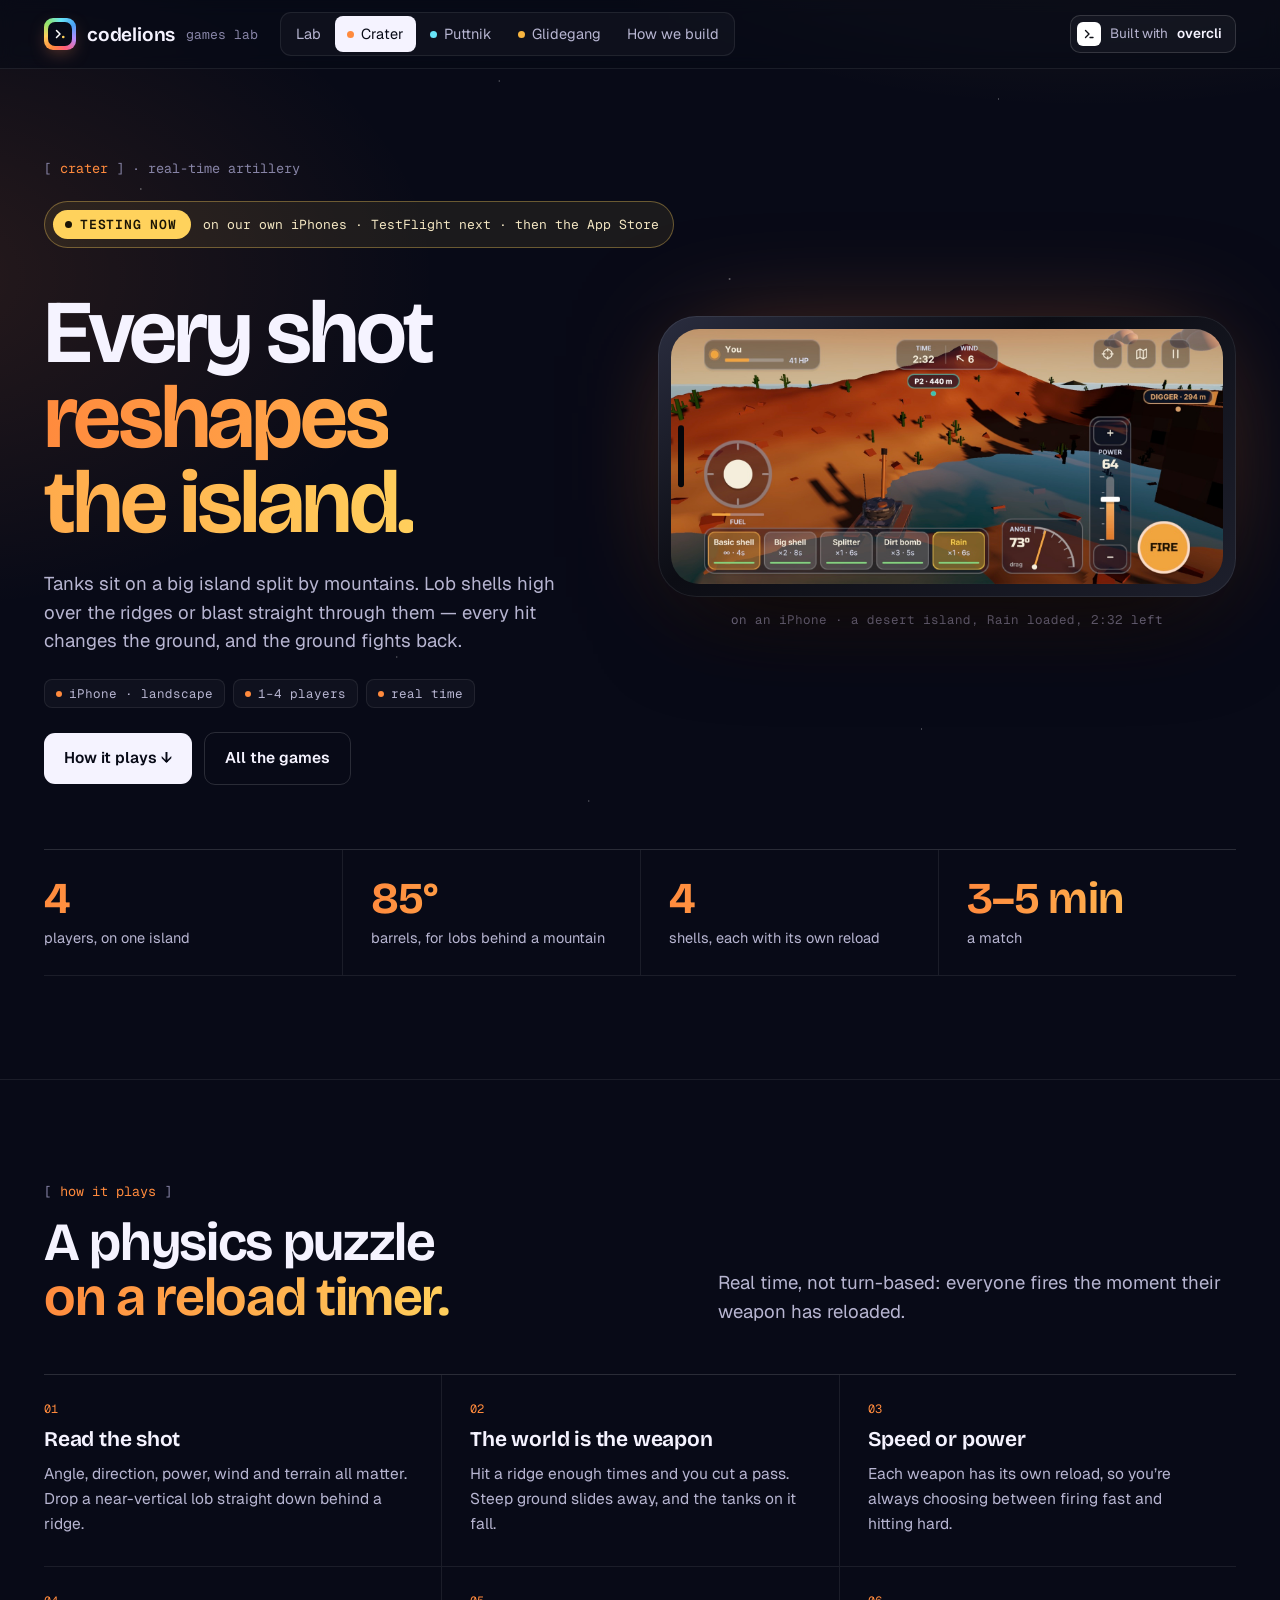
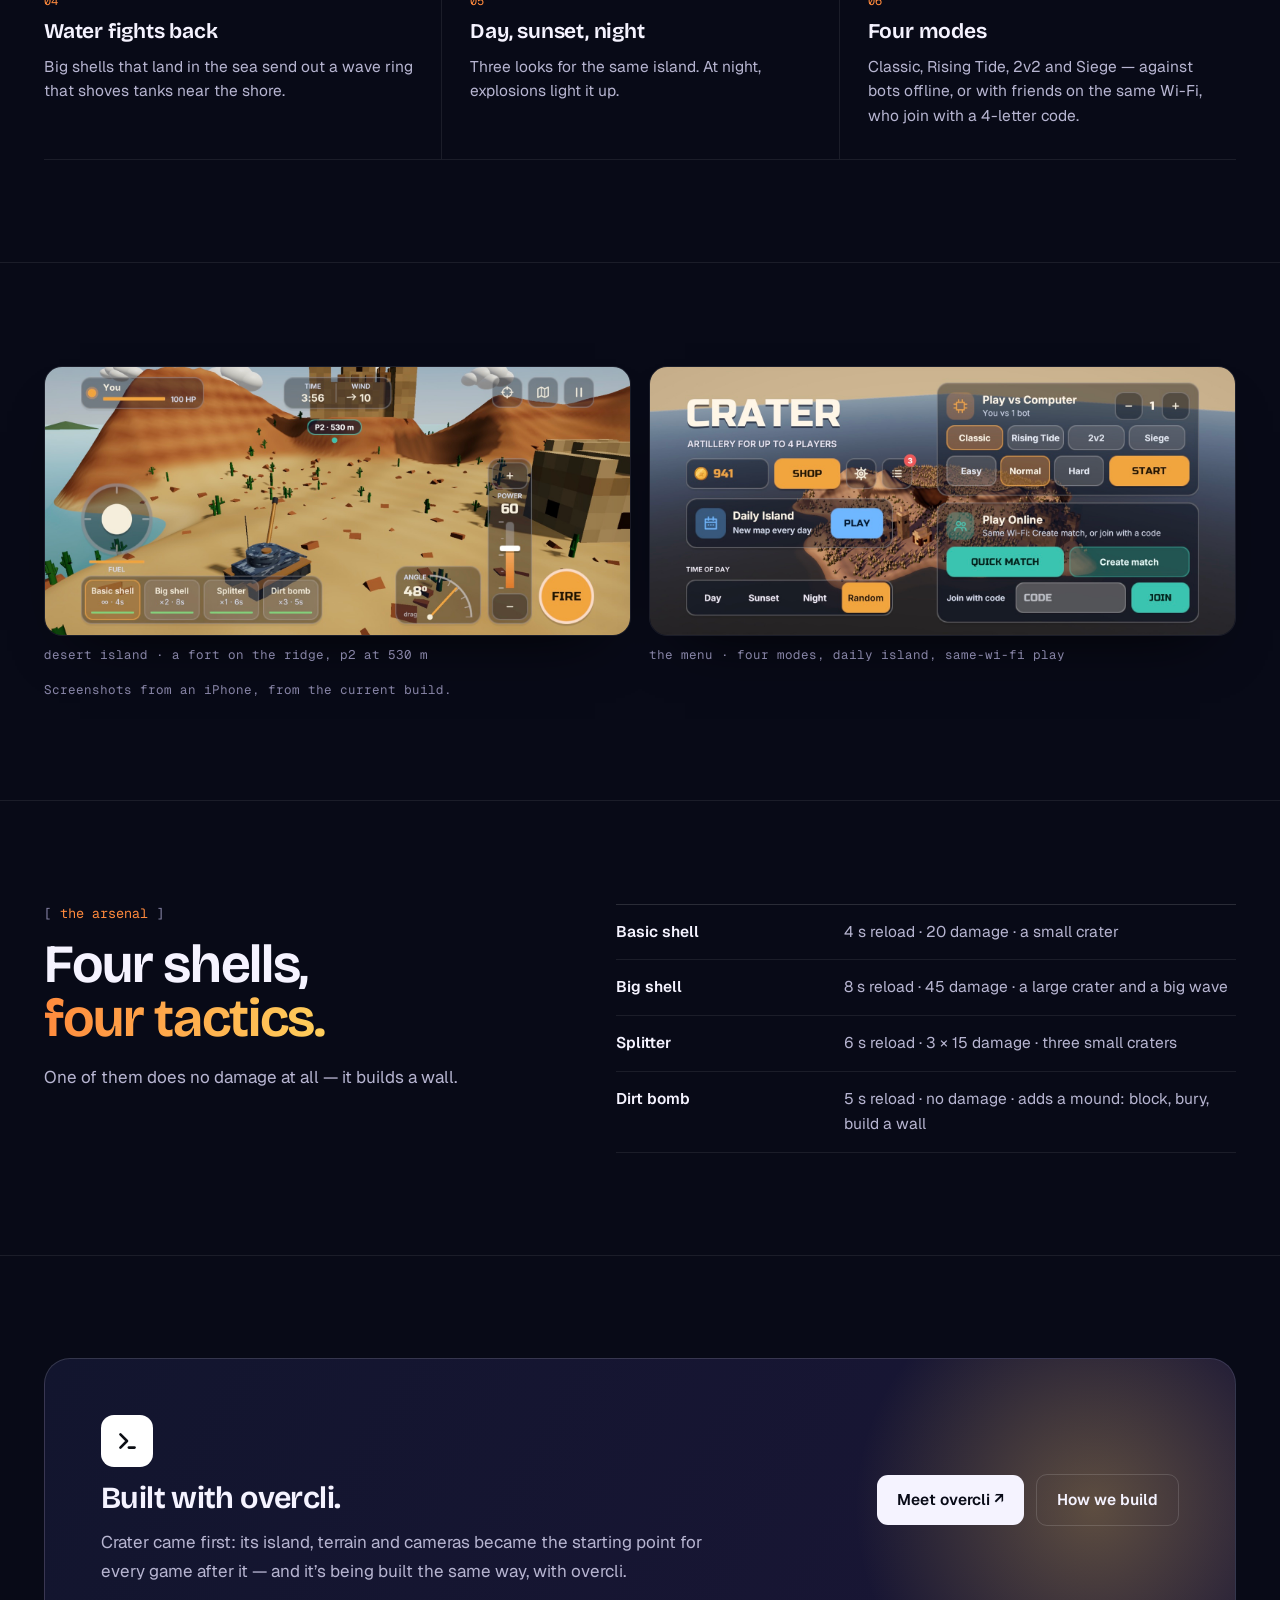
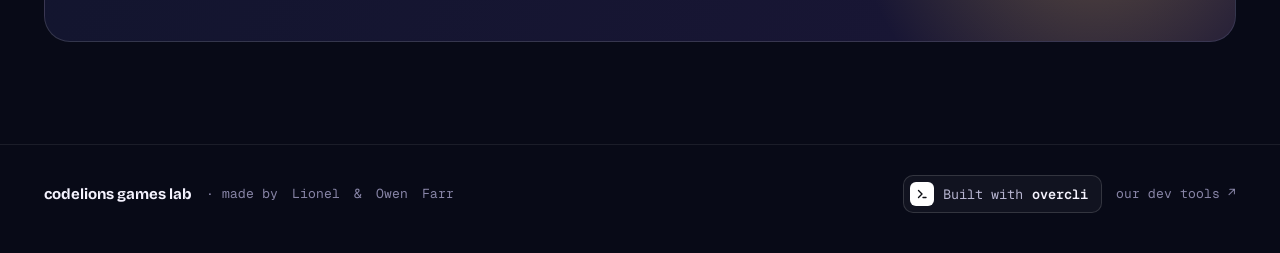
==== crater/index.html @ c87e6513 "Games lab site: Crater, Puttnik and Glidegang" ====
<!doctype html>
<html lang="en">
<head>
  <meta charset="utf-8" />
  <meta name="viewport" content="width=device-width, initial-scale=1" />
  <title>Crater — every shot reshapes the island</title>
  <meta name="description" content="Real-time 3D artillery for iPhone, for up to 4 players. Every hit reshapes the ground. Built with overcli." />
  <meta property="og:type" content="website" />
  <meta property="og:title" content="Crater — every shot reshapes the island" />
  <meta property="og:description" content="Real-time 3D artillery for iPhone, for up to 4 players. Every hit reshapes the ground. Built with overcli." />
  <link rel="preconnect" href="https://fonts.googleapis.com" />
  <link rel="preconnect" href="https://fonts.gstatic.com" crossorigin />
  <link href="https://fonts.googleapis.com/css2?family=Bricolage+Grotesque:opsz,wght@12..96,500..800&family=Geist:wght@400;500;600;700&family=Geist+Mono:wght@400;500&display=swap" rel="stylesheet" />
  <link rel="stylesheet" href="../lab.css" />
</head>
<body class="crater">
  <header class="nav"><div class="wrap">
    <a class="brand" href="../" aria-label="codelions games lab"><span class="brand-mark"><span><svg width="16" height="16" viewBox="0 0 32 32" fill="none" stroke="#fff" stroke-width="3" stroke-linecap="round" stroke-linejoin="round" aria-hidden="true"><path d="M9 9 L16 16 L9 23"/><circle cx="22.5" cy="22" r="2.6" fill="#ffd25c" stroke="none"/></svg></span></span><b>codelions</b><i>games lab</i></a>
    <nav class="nav-links" aria-label="games"><a href="../">Lab</a><a href="../crater/" aria-current="page"><i class="dot" style="background:#ff8a3d"></i>Crater</a><a href="../puttnik/"><i class="dot" style="background:#67e4f7"></i>Puttnik</a><a href="../glidegang/"><i class="dot" style="background:#f8b53f"></i>Glidegang</a><a href="../how-we-build/">How we build</a></nav>
    <span class="nav-right"><a class="built" href="https://overcodelions.com/overcli/" target="_blank" rel="noopener"><span class="mk"><svg width="16" height="16" viewBox="0 0 32 32" fill="none" stroke="#0d0f15" stroke-width="2.8" stroke-linecap="round" stroke-linejoin="round" aria-hidden="true"><path d="M9 9 L16 16 L9 23"/><path d="M18 23 H24"/></svg></span>Built with <b>overcli</b></a></span>
  </div></header>
  <main>
    <section class="hero"><div class="wrap">
      <div class="hero-copy"><p class="eyebrow">[ <b>crater</b> ] · real-time artillery</p><p class="status"><span class="live"><i></i>Testing now</span><span>on our own iPhones · TestFlight next · then the App Store</span></p><h1>Every shot <em>reshapes the island.</em></h1><p class="lede">Tanks sit on a big island split by mountains. Lob shells high over the ridges or blast straight through them — every hit changes the ground, and the ground fights back.</p><div class="chips"><span class="chip"><i></i>iPhone · landscape</span><span class="chip"><i></i>1–4 players</span><span class="chip"><i></i>real time</span></div>
        <div class="btns"><a class="btn btn-ink" href="#how">How it plays ↓</a><a class="btn btn-line" href="../">All the games</a></div></div>
      <div><div class="phone"><span class="scene"><img class="cover still" src="../assets/crater-play.jpg" alt="Crater on an iPhone: a desert island, 2:32 left, aiming a Rain shot at 73 degrees across the water" /></span></div><p class="meta shot-note">on an iPhone · a desert island, Rain loaded, 2:32 left</p></div>
    </div></section>
    <section class="sec" style="padding-block: 0 clamp(64px, 8vw, 112px); border: 0"><div class="wrap"><div class="strip"><div><b>4</b><p>players, on one island</p></div><div><b>85°</b><p>barrels, for lobs behind a mountain</p></div><div><b>4</b><p>shells, each with its own reload</p></div><div><b>3–5 min</b><p>a match</p></div></div></div></section>
    <section class="sec" id="how"><div class="wrap">
      <div class="head"><div><p class="eyebrow">[ <b>how it plays</b> ]</p><h2>A physics puzzle <em>on a reload timer.</em></h2></div><p class="lede">Real time, not turn-based: everyone fires the moment their weapon has reloaded.</p></div>
      <div class="feats"><div class="feat"><span class="n">01</span><b>Read the shot</b><p>Angle, direction, power, wind and terrain all matter. Drop a near-vertical lob straight down behind a ridge.</p></div><div class="feat"><span class="n">02</span><b>The world is the weapon</b><p>Hit a ridge enough times and you cut a pass. Steep ground slides away, and the tanks on it fall.</p></div><div class="feat"><span class="n">03</span><b>Speed or power</b><p>Each weapon has its own reload, so you’re always choosing between firing fast and hitting hard.</p></div><div class="feat"><span class="n">04</span><b>Water fights back</b><p>Big shells that land in the sea send out a wave ring that shoves tanks near the shore.</p></div><div class="feat"><span class="n">05</span><b>Day, sunset, night</b><p>Three looks for the same island. At night, explosions light it up.</p></div><div class="feat"><span class="n">06</span><b>Four modes</b><p>Classic, Rising Tide, 2v2 and Siege — against bots offline, or with friends on the same Wi-Fi, who join with a 4-letter code.</p></div></div>
    </div></section>
    <section class="sec"><div class="wrap">
      <div class="shots"><figure><img src="../assets/crater-fort.jpg" alt="A desert island at the start of a match: full health, a fort on the ridge and the other tank 530 metres away" /><figcaption>desert island · a fort on the ridge, p2 at 530 m</figcaption></figure><figure><img src="../assets/crater-menu.jpg" alt="The Crater menu: Play vs Computer with Classic, Rising Tide, 2v2 and Siege, a Daily Island, time of day, and Play Online on the same Wi-Fi" /><figcaption>the menu · four modes, daily island, same-wi-fi play</figcaption></figure></div>
      <p class="meta" style="margin-top: 18px">Screenshots from an iPhone, from the current build.</p>
    </div></section>
    <section class="sec"><div class="wrap row">
      <div><p class="eyebrow">[ <b>the arsenal</b> ]</p><h2>Four shells, <em>four tactics.</em></h2><p class="body">One of them does no damage at all — it builds a wall.</p></div>
      <div class="list"><div><b>Basic shell</b><span>4 s reload · 20 damage · a small crater</span></div><div><b>Big shell</b><span>8 s reload · 45 damage · a large crater and a big wave</span></div><div><b>Splitter</b><span>6 s reload · 3 × 15 damage · three small craters</span></div><div><b>Dirt bomb</b><span>5 s reload · no damage · adds a mound: block, bury, build a wall</span></div></div>
    </div></section>
    <section class="sec"><div class="wrap">
      <div class="band"><div class="t"><span class="bmark"><svg width="30" height="30" viewBox="0 0 32 32" fill="none" stroke="#0d0f15" stroke-width="2.8" stroke-linecap="round" stroke-linejoin="round" aria-hidden="true"><path d="M9 9 L16 16 L9 23"/><path d="M18 23 H24"/></svg></span><h3>Built with overcli.</h3><p class="body" style="max-width: 640px">Crater came first: its island, terrain and cameras became the starting point for every game after it — and it’s being built the same way, with overcli.</p></div>
      <div class="btns"><a class="btn btn-ink" href="https://overcodelions.com/overcli/" target="_blank" rel="noopener">Meet overcli ↗</a><a class="btn btn-line" href="../how-we-build/">How we build</a></div></div>
    </div></section>

  </main>
  <footer class="foot"><div class="wrap">
    <span><b style="font-family: 'Bricolage Grotesque'; font-size: 15px; color: var(--ink)">codelions games lab</b> · made by <a href="https://github.com/lionelfarr" target="_blank" rel="noopener">Lionel</a> &amp; <a href="https://github.com/owenlfarr" target="_blank" rel="noopener">Owen</a> Farr</span>
    <span><a class="built" href="https://overcodelions.com/overcli/" target="_blank" rel="noopener"><span class="mk"><svg width="16" height="16" viewBox="0 0 32 32" fill="none" stroke="#0d0f15" stroke-width="2.8" stroke-linecap="round" stroke-linejoin="round" aria-hidden="true"><path d="M9 9 L16 16 L9 23"/><path d="M18 23 H24"/></svg></span>Built with <b>overcli</b></a><a href="https://overcodelions.com/" target="_blank" rel="noopener">our dev tools ↗</a></span>
  </div></footer>
</body>
</html>
---- lab.css ----
/* ═══════════════════════════════════════════════════════════════════════
   CODELIONS GAMES LAB
   ───────────────────────────────────────────────────────────────────────
   The same type and craft as overcodelions.com — Bricolage Grotesque,
   Geist, Geist Mono, hairline rules, one column — in a different room:
   a night sky, and each game in the colours of its own art. --g is the
   game's colour and --g2 its second, set per page or per card.
   ═══════════════════════════════════════════════════════════════════════ */

:root {
  --col: 1280px;
  --gut: clamp(16px, 4vw, 44px);
  --night: #080a17;
  --night-2: #0d1024;
  --panel: #11142b;
  --panel-2: #171b38;
  --line: rgba(255, 255, 255, .08);
  --line-2: rgba(255, 255, 255, .14);
  --ink: #f5f3ff;
  --dim: #b7b5d1;
  --muted: #8784a6;
  --g: #ffb23d;
  --g2: #ff5d7a;
  color-scheme: dark;
}
.crater    { --g: #ff8a3d; --g2: #ffcf5c; }
.puttnik   { --g: #67e4f7; --g2: #8fe56e; }
.glidegang { --g: #f8b53f; --g2: #4aa3f5; }

* { box-sizing: border-box; }
html { background: var(--night); scroll-behavior: smooth; }
body {
  margin: 0; color: var(--ink); font: 400 17px/1.6 'Geist', system-ui, sans-serif; -webkit-font-smoothing: antialiased;
  background:
    radial-gradient(1100px 620px at 85% -8%, color-mix(in srgb, var(--g2) 16%, transparent), transparent 62%),
    radial-gradient(900px 560px at -8% 8%, color-mix(in srgb, var(--g) 13%, transparent), transparent 60%),
    var(--night);
}
body::before {
  content: ''; position: fixed; inset: 0; z-index: 0; pointer-events: none; opacity: .5;
  background-image:
    radial-gradient(1.2px 1.2px at 11% 21%, #fff, transparent), radial-gradient(1px 1px at 31% 73%, #fff, transparent),
    radial-gradient(1.4px 1.4px at 57% 31%, #fff, transparent), radial-gradient(1px 1px at 78% 11%, #fff, transparent),
    radial-gradient(1px 1px at 89% 61%, #fff, transparent), radial-gradient(1.2px 1.2px at 23% 47%, #fff, transparent),
    radial-gradient(1px 1px at 46% 89%, #fff, transparent), radial-gradient(1px 1px at 93% 37%, #fff, transparent),
    radial-gradient(1px 1px at 6% 83%, #fff, transparent), radial-gradient(1.2px 1.2px at 67% 57%, #fff, transparent),
    radial-gradient(1px 1px at 39% 9%, #fff, transparent), radial-gradient(1px 1px at 72% 81%, #fff, transparent);
}
header, main, footer { position: relative; z-index: 1; }
a { color: inherit; text-decoration: none; }
img { display: block; max-width: 100%; }
.wrap { width: min(var(--col), 100% - 2 * var(--gut)); margin-inline: auto; }

/* ── type ── */
.eyebrow { margin: 0; font: 400 13.5px 'Geist Mono', monospace; color: var(--muted); }
.eyebrow b { font-weight: 400; color: var(--g); }
h1, h2, h3 { margin: 0; font-family: 'Bricolage Grotesque', sans-serif; font-weight: 650; color: var(--ink); text-wrap: balance; }
h1 { font-size: clamp(48px, 7vw, 96px); line-height: .95; letter-spacing: -.035em; }
h2 { font-size: clamp(34px, 4.2vw, 56px); line-height: 1.02; letter-spacing: -.025em; }
h3 { font-size: clamp(24px, 2.4vw, 32px); line-height: 1.08; letter-spacing: -.02em; }
h1 em, h2 em { font-style: normal; background: linear-gradient(95deg, var(--g), var(--g2)); -webkit-background-clip: text; background-clip: text; color: transparent; }
.lede { margin: 0; font-size: clamp(17.5px, 1.45vw, 20px); line-height: 1.55; color: var(--dim); max-width: 620px; }
.body { margin: 0; font-size: 17px; line-height: 1.65; color: var(--dim); }
.meta { margin: 0; font: 400 12.5px 'Geist Mono', monospace; color: var(--muted); }

/* ── nav ── */
.nav { border-bottom: 1px solid var(--line); backdrop-filter: blur(8px); background: rgba(8, 10, 23, .6); position: sticky; top: 0; z-index: 10; }
.nav .wrap { display: flex; align-items: center; gap: 22px; min-height: 68px; flex-wrap: wrap; }
.brand { display: flex; align-items: center; gap: 11px; }
.brand-mark { width: 32px; height: 32px; border-radius: 9px; display: grid; place-items: center; background: conic-gradient(from 210deg, #ff8a3d, #ffcf5c, #8fe56e, #67e4f7, #4aa3f5, #b48cff, #ff5d7a, #ff8a3d); box-shadow: 0 6px 20px -8px rgba(255, 140, 90, .8); }
.brand-mark span { width: 24px; height: 24px; border-radius: 7px; background: var(--night); display: grid; place-items: center; }
.brand b { font: 650 19px 'Bricolage Grotesque', sans-serif; letter-spacing: -.01em; }
.brand i { font: 400 13px 'Geist Mono', monospace; font-style: normal; color: var(--muted); }
.nav-links { display: flex; gap: 2px; padding: 3px; border-radius: 11px; border: 1px solid var(--line); background: rgba(255, 255, 255, .03); font-size: 14.5px; }
.nav-links a { display: inline-flex; align-items: center; gap: 7px; padding: 6px 12px; border-radius: 8px; color: var(--dim); }
.nav-links a:hover { background: rgba(255, 255, 255, .06); color: var(--ink); }
.nav-links a[aria-current="page"] { background: var(--ink); color: var(--night); }
.nav-links .dot { width: 7px; height: 7px; border-radius: 50%; }
.nav-right { margin-left: auto; }

/* ── built with overcli ── */
.built { display: inline-flex; align-items: center; gap: 9px; padding: 6px 13px 6px 6px; border-radius: 10px; border: 1px solid var(--line-2); background: rgba(255, 255, 255, .04); font-size: 13.5px; color: var(--dim); transition: border-color .2s, color .2s; }
.built:hover { border-color: rgba(255, 255, 255, .35); color: var(--ink); }
.built .mk { width: 24px; height: 24px; border-radius: 6px; background: #fff; display: grid; place-items: center; }
.built b { font-weight: 600; color: var(--ink); }

/* ── hero ── */
.hero { padding: clamp(48px, 7vw, 96px) 0 clamp(40px, 5vw, 72px); }
.hero .wrap { display: grid; grid-template-columns: minmax(0, 1fr) minmax(0, 1.05fr); gap: clamp(32px, 5vw, 72px); align-items: center; }
.hero-copy { display: flex; flex-direction: column; gap: 24px; }
.btns { display: flex; gap: 12px; flex-wrap: wrap; align-items: center; }
.btn { display: inline-flex; align-items: center; gap: 8px; padding: 13px 20px; border-radius: 11px; font-weight: 600; font-size: 15.5px; transition: transform .2s, background .2s, border-color .2s; }
.btn:hover { transform: translateY(-1px); }
.btn-ink { background: var(--ink); color: var(--night); }
.btn-line { border: 1px solid var(--line-2); color: var(--ink); }
.btn-line:hover { border-color: rgba(255, 255, 255, .4); }
.chips { display: flex; gap: 8px; flex-wrap: wrap; }
.chip { display: inline-flex; align-items: center; gap: 7px; padding: 5px 11px; border-radius: 8px; border: 1px solid var(--line); background: rgba(255, 255, 255, .03); font: 400 12.5px 'Geist Mono', monospace; color: var(--dim); }
.chip i { width: 6px; height: 6px; border-radius: 50%; background: var(--g); }
.chip.lab i { background: #ffd25c; box-shadow: 0 0 0 0 rgba(255, 210, 92, .6); animation: ping 2.2s ease-out infinite; }
@keyframes ping { 0% { box-shadow: 0 0 0 0 rgba(255, 210, 92, .55); } 100% { box-shadow: 0 0 0 9px rgba(255, 210, 92, 0); } }

/* the home hero: three game tiles, fanned */
.fan { position: relative; height: clamp(360px, 38vw, 520px); }
.fan a { position: absolute; width: 62%; border-radius: 22px; overflow: hidden; border: 1px solid var(--line-2); box-shadow: 0 40px 80px -30px rgba(0, 0, 0, .9); transition: transform .45s cubic-bezier(.2, .8, .2, 1), z-index 0s; }
.fan a:nth-child(1) { left: 0; top: 12%; transform: rotate(-7deg); z-index: 1; }
.fan a:nth-child(2) { left: 19%; top: 0; transform: rotate(2deg); z-index: 2; }
.fan a:nth-child(3) { right: 0; top: 30%; transform: rotate(8deg); z-index: 3; }
.fan a:hover { transform: rotate(0) translateY(-12px) scale(1.03); z-index: 5; }
.fan .tag { position: absolute; left: 12px; bottom: 12px; padding: 4px 10px; border-radius: 8px; background: rgba(8, 10, 23, .75); backdrop-filter: blur(6px); font: 600 13px 'Bricolage Grotesque', sans-serif; letter-spacing: .01em; }

/* ── scenes (live art) ── */
.scene { position: relative; aspect-ratio: 16 / 9; overflow: hidden; display: block; }
.scene svg { position: absolute; inset: 0; width: 100%; height: 100%; }
.scene img.cover { width: 100%; height: 100%; object-fit: cover; animation: drift 18s ease-in-out infinite alternate; }
@keyframes drift { from { transform: scale(1.02) translate(0, 0); } to { transform: scale(1.1) translate(-2%, -1%); } }
.scene img.cover.still { animation: none; }
/* puttnik: the ball rides its path */
.p-ball { offset-path: path('M 92 250 C 150 70, 330 40, 360 150 S 520 250, 548 196'); animation: putt 5.2s cubic-bezier(.45, .05, .35, 1) infinite; }
@keyframes putt { 0% { offset-distance: 0%; opacity: 0; } 6% { opacity: 1; } 82% { offset-distance: 100%; opacity: 1; } 92%, 100% { offset-distance: 100%; opacity: 0; } }
.p-trail { stroke-dasharray: 2 10; animation: dash 1.2s linear infinite; }
@keyframes dash { to { stroke-dashoffset: -24; } }
.p-glow { animation: glow 3.6s ease-in-out infinite; transform-origin: center; transform-box: fill-box; }
@keyframes glow { 50% { opacity: .45; transform: scale(1.08); } }
.p-flag { animation: flag 1.6s ease-in-out infinite; transform-origin: 0 100%; transform-box: fill-box; }
@keyframes flag { 50% { transform: skewY(-6deg); } }
/* glidegang: the glider threads the rings, the canyon scrolls */
.g-glider { offset-path: path('M -40 120 C 120 60, 220 220, 330 170 S 520 70, 700 140'); offset-rotate: auto; animation: glide 4.6s linear infinite; }
@keyframes glide { from { offset-distance: 0%; } to { offset-distance: 100%; } }
.g-far { animation: scroll 40s linear infinite; }
.g-near { animation: scroll 16s linear infinite; }
@keyframes scroll { from { transform: translateX(0); } to { transform: translateX(-640px); } }
.g-ring { animation: ringpulse 2.4s ease-in-out infinite; transform-origin: center; transform-box: fill-box; }
@keyframes ringpulse { 50% { transform: scale(1.06); opacity: .85; } }
.g-streak { stroke-dasharray: 30 260; animation: streak 1.4s linear infinite; }
@keyframes streak { from { stroke-dashoffset: 0; } to { stroke-dashoffset: -290; } }
.g-thermal { animation: rise 2.8s ease-in-out infinite; }
@keyframes rise { 0% { transform: translateY(16px); opacity: 0; } 40% { opacity: .55; } 100% { transform: translateY(-36px); opacity: 0; } }
@media (prefers-reduced-motion: reduce) {
  .scene img.cover, .p-ball, .p-trail, .p-glow, .p-flag, .g-glider, .g-far, .g-near, .g-ring, .g-streak, .g-thermal, .chip.lab i { animation: none; }
  .p-ball { offset-distance: 55%; } .g-glider { offset-distance: 45%; }
}

/* ── a landscape phone around a scene ── */
.phone { position: relative; padding: clamp(8px, 1vw, 13px); border-radius: clamp(28px, 3vw, 44px); background: linear-gradient(145deg, #2a2d3f, #0c0d14 40%, #1d1f2c); box-shadow: 0 0 0 1px rgba(255, 255, 255, .08) inset, 0 50px 100px -40px rgba(0, 0, 0, .95), 0 0 120px -40px color-mix(in srgb, var(--g) 50%, transparent); }
.phone .scene { border-radius: clamp(20px, 2.2vw, 32px); aspect-ratio: 19.5 / 9; }
.phone::after { content: ''; position: absolute; left: clamp(14px, 1.6vw, 20px); top: 50%; width: 6px; height: 22%; transform: translateY(-50%); border-radius: 4px; background: #05060b; }
.shot-note { margin-top: 14px; text-align: center; }

/* ── sections ── */
.sec { padding: clamp(64px, 8vw, 112px) 0; border-top: 1px solid var(--line); }
.head { display: grid; grid-template-columns: minmax(0, 1fr) minmax(0, .85fr); gap: 16px clamp(24px, 5vw, 72px); align-items: end; margin-bottom: clamp(32px, 4vw, 48px); }
.head > div { display: flex; flex-direction: column; gap: 16px; }

/* game cards */
.games { display: grid; grid-template-columns: repeat(3, minmax(0, 1fr)); gap: 20px; }
.card { display: flex; flex-direction: column; border-radius: 22px; overflow: hidden; background: var(--panel); border: 1px solid var(--line); transition: transform .3s cubic-bezier(.2, .8, .2, 1), border-color .3s, box-shadow .3s; }
.card:hover { transform: translateY(-6px); border-color: color-mix(in srgb, var(--g) 55%, transparent); box-shadow: 0 40px 70px -40px color-mix(in srgb, var(--g) 60%, transparent); }
.card .scene { border-bottom: 1px solid var(--line); }
.card-body { display: flex; flex-direction: column; gap: 10px; padding: 20px 22px 22px; flex: 1; }
.card-top { display: flex; align-items: center; gap: 12px; }
.card-top img { width: 40px; height: 40px; border-radius: 10px; }
.card-top .ph { width: 40px; height: 40px; border-radius: 10px; background: linear-gradient(135deg, var(--g), var(--g2)); }
.card h3 { font-size: 26px; }
.card p { margin: 0; font-size: 15.5px; color: var(--dim); }
.card-foot { margin-top: auto; padding-top: 14px; border-top: 1px solid var(--line); display: flex; justify-content: space-between; align-items: center; }
.card-foot .go { font-weight: 600; font-size: 14.5px; color: var(--g); }

/* "in the lab now" board */
.board { border-top: 1px solid var(--line-2); }
.board a { display: grid; grid-template-columns: 220px minmax(0, 1fr) 260px 24px; gap: 24px; align-items: center; padding: 20px 0; border-bottom: 1px solid var(--line); transition: background .2s; }
.board a:hover { background: rgba(255, 255, 255, .02); }
.board .who { display: flex; align-items: center; gap: 12px; font: 650 21px 'Bricolage Grotesque', sans-serif; }
.board .who img, .board .who .ph { width: 34px; height: 34px; border-radius: 9px; }
.board .who .ph { background: linear-gradient(135deg, var(--g), var(--g2)); }
.board .now { color: var(--dim); font-size: 15.5px; }
.board .next { font: 400 12.5px 'Geist Mono', monospace; color: var(--muted); }
.board .next b { font-weight: 400; color: var(--g); }
.board .arr { color: var(--muted); }
.board a:hover .arr { color: var(--g); }

/* stat strip */
.strip { display: grid; grid-template-columns: repeat(4, minmax(0, 1fr)); border-top: 1px solid var(--line-2); border-bottom: 1px solid var(--line); }
.strip > div { padding: 26px 0 26px 28px; border-left: 1px solid var(--line); }
.strip > div:first-child { padding-left: 0; border-left: 0; }
.strip b { display: block; font: 650 44px/1.05 'Bricolage Grotesque', sans-serif; letter-spacing: -.02em; background: linear-gradient(95deg, var(--g), var(--g2)); -webkit-background-clip: text; background-clip: text; color: transparent; }
.strip p { margin: 4px 0 0; font-size: 14.5px; color: var(--dim); }

/* feature grid */
.feats { display: grid; grid-template-columns: repeat(3, minmax(0, 1fr)); gap: 0; border-top: 1px solid var(--line-2); }
.feat { padding: 26px 28px 30px 0; border-bottom: 1px solid var(--line); display: flex; flex-direction: column; gap: 10px; }
.feat:nth-child(3n+2), .feat:nth-child(3n) { padding-left: 28px; border-left: 1px solid var(--line); }
.feat .n { font: 400 12px 'Geist Mono', monospace; color: var(--g); }
.feat b { font: 650 21px/1.2 'Bricolage Grotesque', sans-serif; letter-spacing: -.01em; }
.feat p { margin: 0; color: var(--dim); font-size: 15.5px; line-height: 1.6; }

/* rows (two columns: text + list) */
.row { display: grid; grid-template-columns: minmax(0, .8fr) minmax(0, 1fr); gap: clamp(32px, 6vw, 88px); align-items: start; }
.row > div:first-child { display: flex; flex-direction: column; gap: 16px; position: sticky; top: 96px; }
.list { border-top: 1px solid var(--line-2); }
.list div { display: grid; grid-template-columns: 210px minmax(0, 1fr); gap: 18px; padding: 15px 0; border-bottom: 1px solid var(--line); font-size: 15.5px; }
.list b { font-weight: 600; color: var(--ink); }
.list span { color: var(--dim); }
.list i { font-style: normal; font-family: 'Geist Mono', monospace; font-size: 12px; color: var(--g); margin-right: 8px; }

/* gallery (crater) */
.gallery { display: grid; grid-template-columns: 1.6fr 1fr; gap: 14px; }
.gallery figure { margin: 0; position: relative; border-radius: 18px; overflow: hidden; border: 1px solid var(--line); }
.gallery img { width: 100%; height: 100%; object-fit: cover; transition: transform .6s; }
.gallery figure:hover img { transform: scale(1.04); }
.gallery .col { display: grid; gap: 14px; }
.gallery figcaption { position: absolute; left: 12px; bottom: 12px; padding: 3px 9px; border-radius: 7px; background: rgba(8, 10, 23, .75); font: 400 12px 'Geist Mono', monospace; color: var(--dim); }

/* real screenshots: never cropped, caption underneath */
.shots { display: grid; grid-template-columns: repeat(2, minmax(0, 1fr)); gap: 18px; }
.shots figure { margin: 0; display: flex; flex-direction: column; gap: 10px; }
.shots img { width: 100%; aspect-ratio: 2622 / 1206; object-fit: cover; border-radius: 18px; border: 1px solid var(--line); box-shadow: 0 30px 60px -36px rgba(0, 0, 0, .9); }
.shots figcaption { font: 400 12.5px 'Geist Mono', monospace; color: var(--muted); }
@media (max-width: 720px) { .shots { grid-template-columns: minmax(0, 1fr); } }

/* lab notes */
.notes { display: grid; grid-template-columns: repeat(3, minmax(0, 1fr)); gap: 14px; }
.note { padding: 22px; border-radius: 18px; background: var(--panel); border: 1px solid var(--line); display: flex; flex-direction: column; gap: 10px; }
.note .meta { color: var(--g); }
.note p { margin: 0; color: var(--dim); font-size: 15.5px; }
.note p b { color: var(--ink); font-weight: 600; }

/* the overcli band */
.band { position: relative; overflow: hidden; display: grid; grid-template-columns: minmax(0, 1fr) auto; gap: 32px; align-items: center; padding: clamp(32px, 4.5vw, 56px); border-radius: 26px; background: linear-gradient(120deg, #12152e, #1a1636); border: 1px solid var(--line-2); }
.band::before { content: ''; position: absolute; inset: -40% -10% auto auto; width: 520px; height: 520px; border-radius: 50%; background: radial-gradient(circle, color-mix(in srgb, var(--g2) 30%, transparent), transparent 65%); pointer-events: none; }
.band > * { position: relative; }
.band .t { display: flex; flex-direction: column; gap: 14px; }
.band .bmark { width: 52px; height: 52px; border-radius: 13px; background: #fff; display: grid; place-items: center; }

/* footer */
.foot { border-top: 1px solid var(--line); }
.foot .wrap { display: flex; justify-content: space-between; align-items: center; gap: 14px 28px; flex-wrap: wrap; padding-block: 30px 40px; font: 400 13px 'Geist Mono', monospace; color: var(--muted); }
.foot a:hover { color: var(--ink); }
.foot span { display: inline-flex; gap: 14px; align-items: center; flex-wrap: wrap; }

/* ── narrower screens ── */
@media (max-width: 1040px) {
  .hero .wrap, .row, .head, .band { grid-template-columns: minmax(0, 1fr); }
  .row > div:first-child { position: static; }
  .games, .notes { grid-template-columns: 1fr 1fr; }
  .board a { grid-template-columns: 180px minmax(0, 1fr) 24px; }
  .board .next { display: none; }
  .fan { max-width: 640px; }
}
@media (max-width: 720px) {
  .games, .notes, .feats { grid-template-columns: minmax(0, 1fr); }
  .feat, .feat:nth-child(3n+2), .feat:nth-child(3n) { padding: 22px 0; border-left: 0; }
  .strip { grid-template-columns: 1fr 1fr; }
  .strip > div:nth-child(3) { padding-left: 0; border-left: 0; }
  .strip > div:nth-child(n+3) { border-top: 1px solid var(--line); }
  .list div { grid-template-columns: minmax(0, 1fr); gap: 2px; }
  .gallery { grid-template-columns: minmax(0, 1fr); }
  .board a { grid-template-columns: minmax(0, 1fr) 24px; }
  .board .now { grid-column: 1 / -1; grid-row: 2; }
  .nav-right { display: none; }
  .nav-links { width: 100%; overflow-x: auto; }
}

/* ── testing status ─────────────────────────────────────────────── */
.live { display: inline-flex; align-items: center; gap: 8px; padding: 5px 12px 5px 10px; border-radius: 999px; background: #ffd25c; color: #1a1405; font: 600 12px 'Geist Mono', monospace; letter-spacing: .06em; text-transform: uppercase; white-space: nowrap; }
.live i { width: 7px; height: 7px; border-radius: 50%; background: #1a1405; animation: blink 1.6s ease-in-out infinite; }
.live.sm { padding: 3px 9px 3px 8px; font-size: 10.5px; gap: 6px; }
.live.sm i { width: 6px; height: 6px; }
@keyframes blink { 50% { opacity: .25; } }
.testbar { background: linear-gradient(90deg, rgba(255, 210, 92, .14), rgba(255, 210, 92, .05)); border-bottom: 1px solid rgba(255, 210, 92, .28); }
.testbar .wrap { display: flex; align-items: center; gap: 14px; padding-block: 10px; font-size: 14px; color: #f3e6c2; }
.status { display: flex; align-items: center; flex-wrap: nowrap; white-space: nowrap; gap: 10px 12px; margin: 0 0 18px; padding: 8px 14px 8px 8px; width: fit-content; border-radius: 999px; border: 1px solid rgba(255, 210, 92, .35); background: rgba(255, 210, 92, .08); font: 400 13px 'Geist Mono', monospace; color: #f3e6c2; }
.status .live { font-size: 13px; padding: 6px 14px 6px 12px; }
.card .pic { position: relative; display: block; }
.card .pic .scene { border-bottom: 1px solid var(--line); }
.badge { position: absolute; top: 14px; left: 14px; z-index: 2; box-shadow: 0 6px 18px -6px rgba(0, 0, 0, .7); }
.fan .badge { top: 12px; left: 12px; }
.board .who .live { margin-left: 4px; }
@media (max-width: 720px) {
  .testbar .wrap { flex-direction: column; align-items: flex-start; gap: 6px; font-size: 13px; }
  .status { border-radius: 16px; flex-wrap: wrap; white-space: normal; }
}
@media (prefers-reduced-motion: reduce) { .live i { animation: none; } }
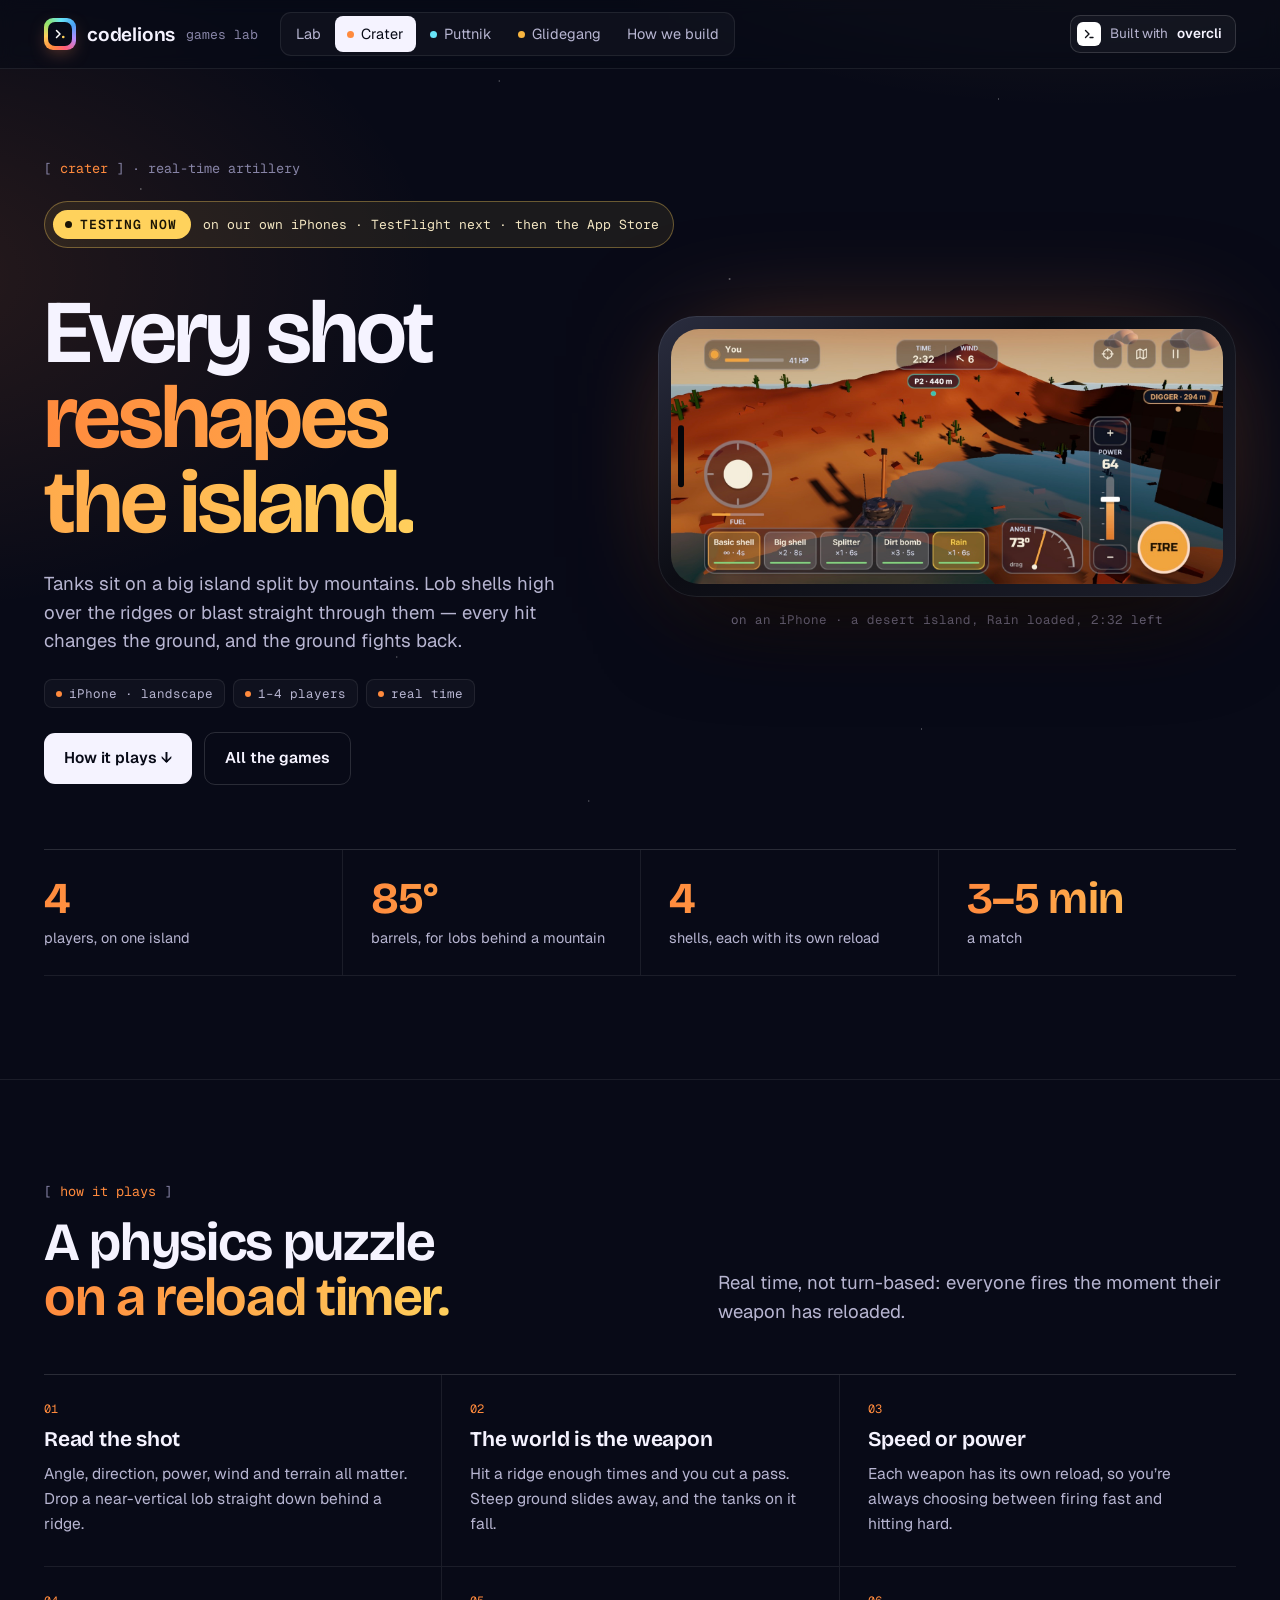
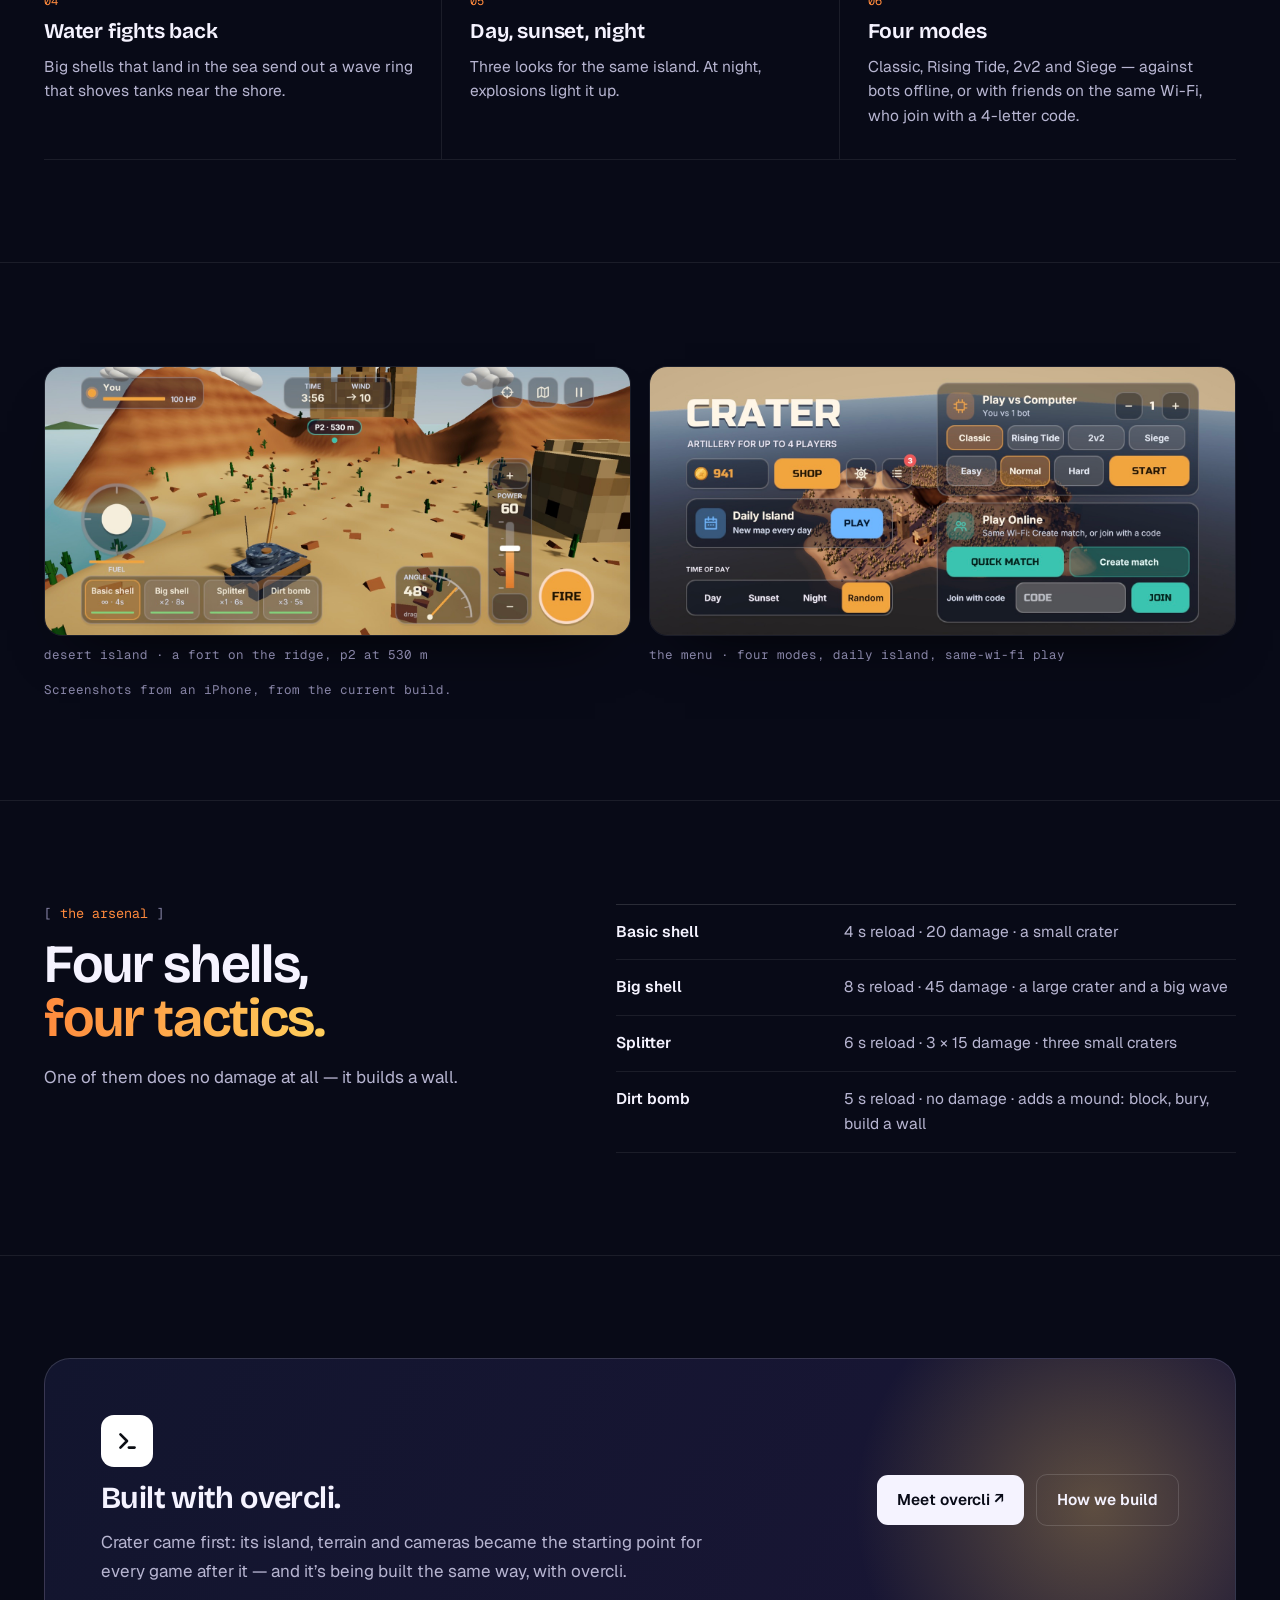
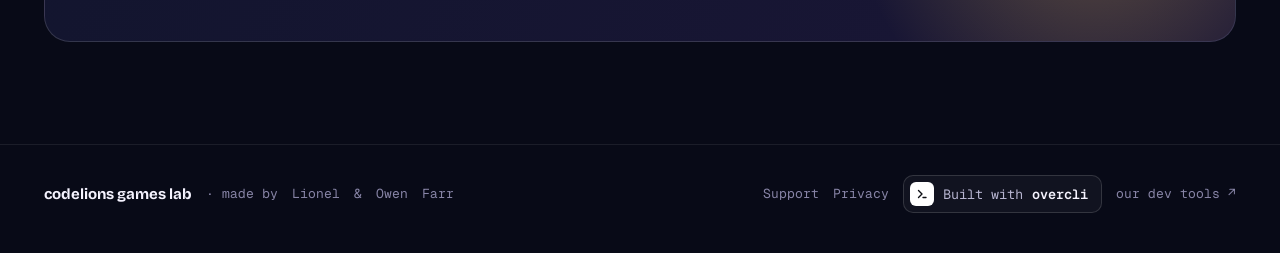
==== commit 9cfee789: "Support and privacy pages, and the build flow without check-ins The App Store needs a support URL an" ====
--- a/crater/index.html
+++ b/crater/index.html
@@ -46,7 +46,7 @@
   </main>
   <footer class="foot"><div class="wrap">
     <span><b style="font-family: 'Bricolage Grotesque'; font-size: 15px; color: var(--ink)">codelions games lab</b> · made by <a href="https://github.com/lionelfarr" target="_blank" rel="noopener">Lionel</a> &amp; <a href="https://github.com/owenlfarr" target="_blank" rel="noopener">Owen</a> Farr</span>
-    <span><a class="built" href="https://overcodelions.com/overcli/" target="_blank" rel="noopener"><span class="mk"><svg width="16" height="16" viewBox="0 0 32 32" fill="none" stroke="#0d0f15" stroke-width="2.8" stroke-linecap="round" stroke-linejoin="round" aria-hidden="true"><path d="M9 9 L16 16 L9 23"/><path d="M18 23 H24"/></svg></span>Built with <b>overcli</b></a><a href="https://overcodelions.com/" target="_blank" rel="noopener">our dev tools ↗</a></span>
+    <span><a href="../support/">Support</a><a href="../privacy/">Privacy</a><a class="built" href="https://overcodelions.com/overcli/" target="_blank" rel="noopener"><span class="mk"><svg width="16" height="16" viewBox="0 0 32 32" fill="none" stroke="#0d0f15" stroke-width="2.8" stroke-linecap="round" stroke-linejoin="round" aria-hidden="true"><path d="M9 9 L16 16 L9 23"/><path d="M18 23 H24"/></svg></span>Built with <b>overcli</b></a><a href="https://overcodelions.com/" target="_blank" rel="noopener">our dev tools ↗</a></span>
   </div></footer>
 </body>
 </html>
--- a/lab.css
+++ b/lab.css
@@ -238,6 +238,20 @@
 .foot a:hover { color: var(--ink); }
 .foot span { display: inline-flex; gap: 14px; align-items: center; flex-wrap: wrap; }
 
+/* ── support and privacy pages ── */
+.doc-hero { padding-bottom: clamp(24px, 3vw, 40px); }
+.doc-hero .wrap { grid-template-columns: minmax(0, 1fr); }
+.doc-hero .lede { max-width: 760px; }
+.doc-hero .lede a { color: var(--g); text-decoration: underline; text-underline-offset: 3px; }
+.doc-hero h1 { font-size: clamp(44px, 6vw, 80px); }
+.doc { max-width: 760px; display: flex; flex-direction: column; gap: clamp(32px, 4vw, 48px); }
+.doc h2 { font-size: clamp(24px, 2.4vw, 30px); margin-bottom: 12px; }
+.doc p { margin: 0 0 12px; font-size: 17px; line-height: 1.65; color: var(--dim); }
+.doc p:last-child { margin-bottom: 0; }
+.doc b { color: var(--ink); font-weight: 600; }
+.doc a { color: var(--g); text-decoration: underline; text-underline-offset: 3px; }
+.doc a:hover { color: var(--ink); }
+
 /* ── narrower screens ── */
 @media (max-width: 1040px) {
   .hero .wrap, .row, .head, .band { grid-template-columns: minmax(0, 1fr); }
@@ -281,3 +295,59 @@
   .status { border-radius: 16px; flex-wrap: wrap; white-space: normal; }
 }
 @media (prefers-reduced-motion: reduce) { .live i { animation: none; } }
+
+/* ── the flow map ───────────────────────────────────────────────── */
+.flowmap { list-style: none; margin: 0; padding: 0; display: grid; grid-template-columns: repeat(auto-fill, minmax(220px, 1fr)); gap: 10px; counter-reset: f; }
+.fstep { position: relative; display: flex; flex-direction: column; gap: 6px; padding: 16px 14px 14px; border-radius: 16px; background: var(--panel); border: 1px solid var(--line); }
+.fstep:not(:last-child)::after { display: none; content: ''; position: absolute; top: 28px; right: -11px; width: 12px; height: 2px; background: rgba(255, 255, 255, .22); }
+.fstep .fn { font: 500 11px 'Geist Mono', monospace; color: #ffd25c; letter-spacing: .08em; }
+.fstep b { font: 700 20px 'Bricolage Grotesque', sans-serif; letter-spacing: -.01em; }
+.fstep .who { font: 400 11px 'Geist Mono', monospace; color: var(--dim); }
+.fstep p { margin: 2px 0 0; font-size: 13.5px; line-height: 1.45; color: var(--dim); flex: 1; }
+.fstep code { font: 400 11.5px 'Geist Mono', monospace; color: #b9f0c4; }
+.fstep.gate { border-color: rgba(255, 210, 92, .45); }
+.fgate { align-self: flex-start; margin-top: 2px; padding: 2px 8px; border-radius: 999px; background: rgba(255, 210, 92, .14); color: #ffd25c; font: 500 10.5px 'Geist Mono', monospace; }
+.fstep.fix { border-style: dashed; }
+.fstep.outer { border-color: rgba(255, 210, 92, .45); }
+.fstep.human { border-color: rgba(103, 228, 247, .45); }
+.fgate.human { background: rgba(103, 228, 247, .14); color: #67e4f7; }
+
+.fstep.you { background: linear-gradient(160deg, rgba(255, 210, 92, .16), rgba(255, 138, 61, .08)); border-color: rgba(255, 210, 92, .4); }
+.fstep.you .fn { color: var(--ink); }
+.flowfoot { display: flex; justify-content: space-between; align-items: center; gap: 20px; margin-top: 18px; }
+.flowfoot .meta { margin: 0; max-width: 760px; }
+.runs { list-style: none; margin: clamp(48px, 5vw, 72px) 0 0; padding: 0; display: grid; grid-template-columns: repeat(3, minmax(0, 1fr)); gap: 12px; }
+.runs li { display: flex; gap: 12px; align-items: flex-start; padding: 14px 16px; border-radius: 14px; border: 1px solid var(--line); background: rgba(255, 255, 255, .02); }
+.runs img { width: 36px; height: 36px; border-radius: 9px; }
+.runs li > span { display: flex; flex-direction: column; gap: 4px; font-size: 13.5px; color: var(--dim); }
+.runs b { color: var(--ink); font-size: 15.5px; }
+.runs code { font: 400 11.5px 'Geist Mono', monospace; color: var(--g); }
+@media (max-width: 1040px) { .flowmap { grid-template-columns: repeat(4, minmax(0, 1fr)); } .fstep::after { display: none; } .runs { grid-template-columns: 1fr; } }
+@media (max-width: 720px) { .flowmap { grid-template-columns: 1fr 1fr; } .flowfoot { flex-direction: column; align-items: flex-start; } }
+
+.flowsvg { display: block; width: 100%; height: auto; margin: 6px 0 30px; overflow: visible; }
+.flowsvg .nm { font: 700 18px 'Bricolage Grotesque', sans-serif; }
+.flowsvg .mdl, .flowsvg .num, .flowsvg .tiny { font: 400 11px 'Geist Mono', monospace; }
+.flowsvg .lbl { font: 500 13px 'Geist Mono', monospace; }
+.flowsvg .arc { stroke-dasharray: 7 6; animation: arcflow 1.1s linear infinite; }
+.flowsvg .arc.slow { animation-duration: 2.2s; }
+@keyframes arcflow { to { stroke-dashoffset: -26; } }
+@media (max-width: 720px) { .flowsvg { display: none; } }
+@media (prefers-reduced-motion: reduce) { .flowsvg .arc { animation: none; } .flowsvg circle { display: none; } }
+.flowsvg .node { animation: nodeglow 8.1s infinite; animation-delay: calc(var(--i) * .9s - .45s); }
+@keyframes nodeglow {
+  0% { fill: var(--bg); filter: none; }
+  4%, 9% { fill: #1f2450; filter: drop-shadow(0 0 12px var(--c)); }
+  15%, 100% { fill: var(--bg); filter: none; }
+}
+.flowsvg .token { filter: drop-shadow(0 0 6px #fff); mix-blend-mode: screen; opacity: .85; }
+@media (prefers-reduced-motion: reduce) { .flowsvg .node { animation: none; } }
+.flowsec .head { align-items: end; }
+.runsin { display: grid; grid-template-columns: auto minmax(0, 1fr) auto; gap: 22px; align-items: center; margin: 0 0 34px; padding: 24px 28px; border-radius: 22px; border: 1px solid rgba(255, 210, 92, .32); background: linear-gradient(120deg, rgba(255, 210, 92, .11), rgba(255, 138, 61, .05) 45%, rgba(103, 228, 247, .06)); }
+.runsin .mk { width: 56px; height: 56px; border-radius: 15px; background: #fff; display: flex; align-items: center; justify-content: center; }
+.runsin h3 { margin: 0 0 6px; font: 700 24px 'Bricolage Grotesque', sans-serif; letter-spacing: -.01em; }
+.runsin p { margin: 0; color: var(--dim); font-size: 15px; max-width: 720px; }
+.runsin p b { color: var(--ink); }
+.runsin .btns { flex-wrap: nowrap; }
+@media (max-width: 1040px) { .runsin { grid-template-columns: auto minmax(0, 1fr); } .runsin .btns { grid-column: 1 / -1; flex-wrap: wrap; } }
+@media (max-width: 720px) { .runsin { grid-template-columns: 1fr; padding: 20px; } }
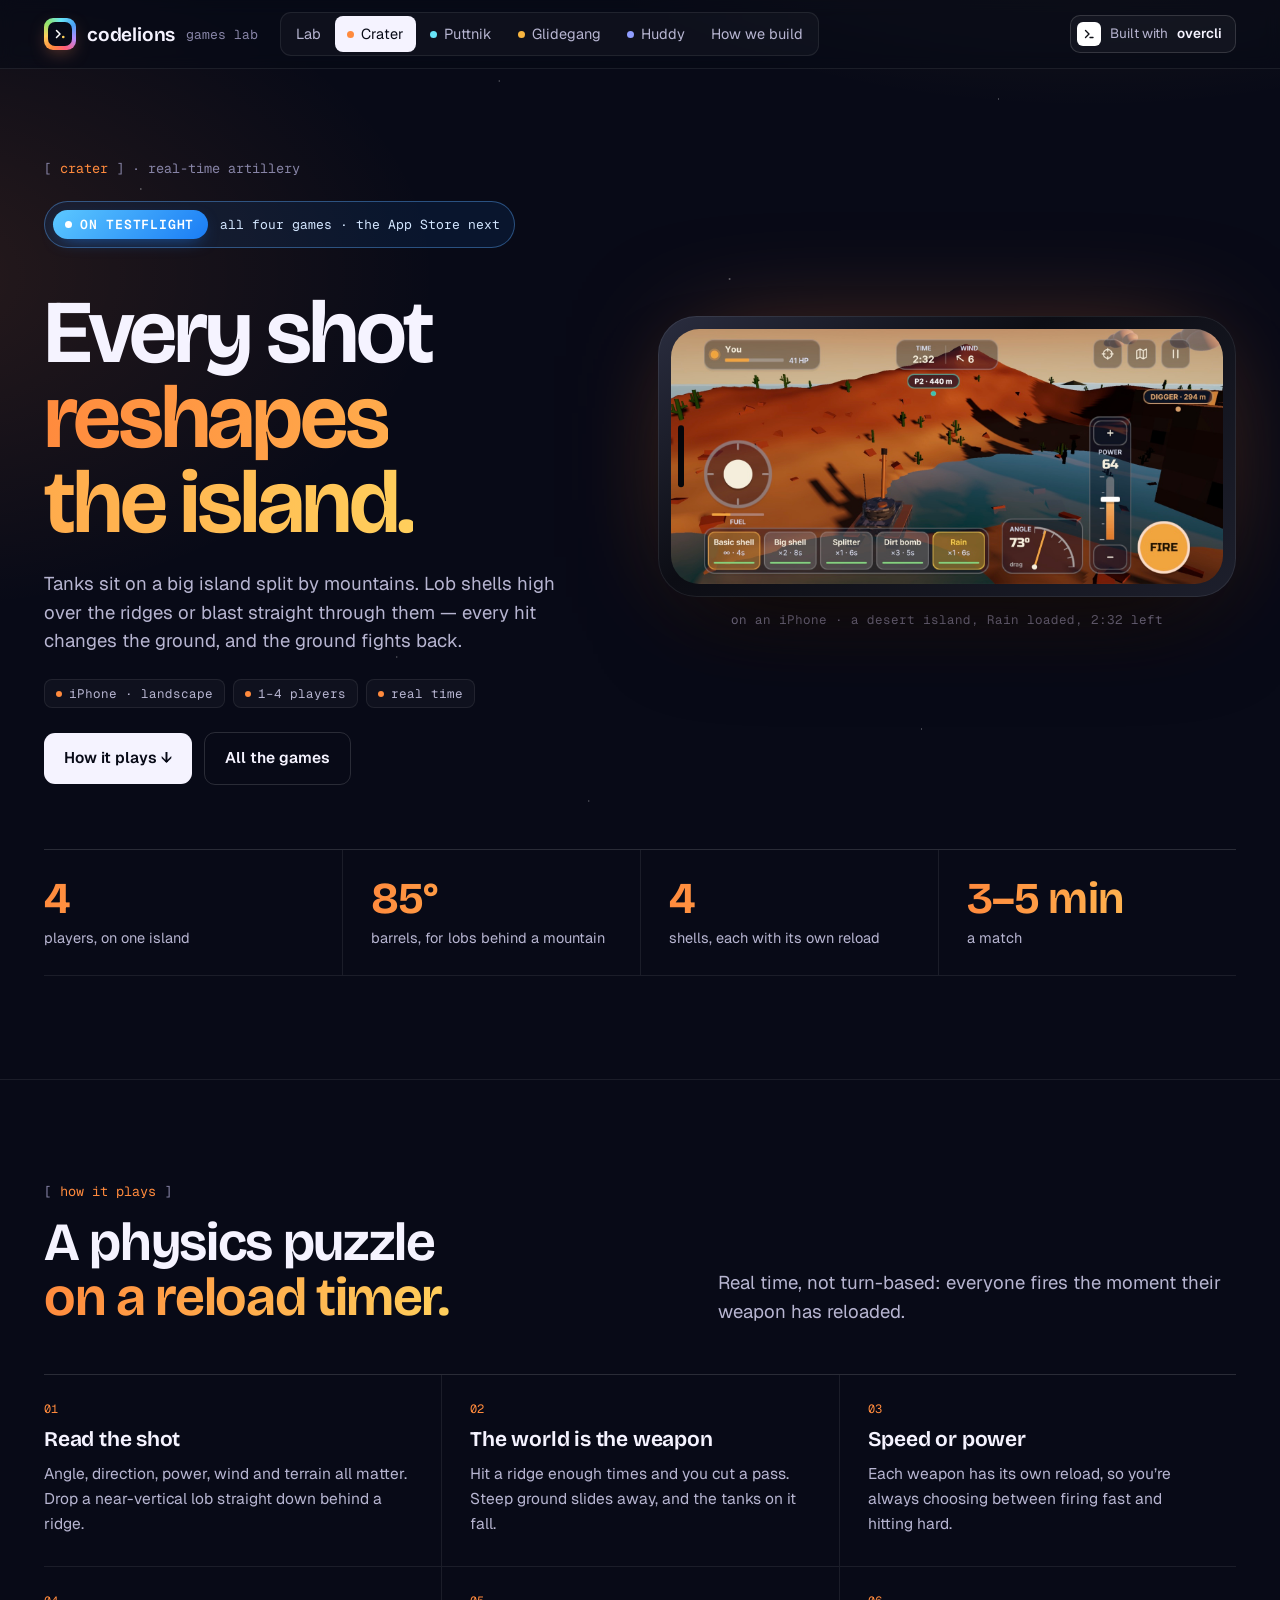
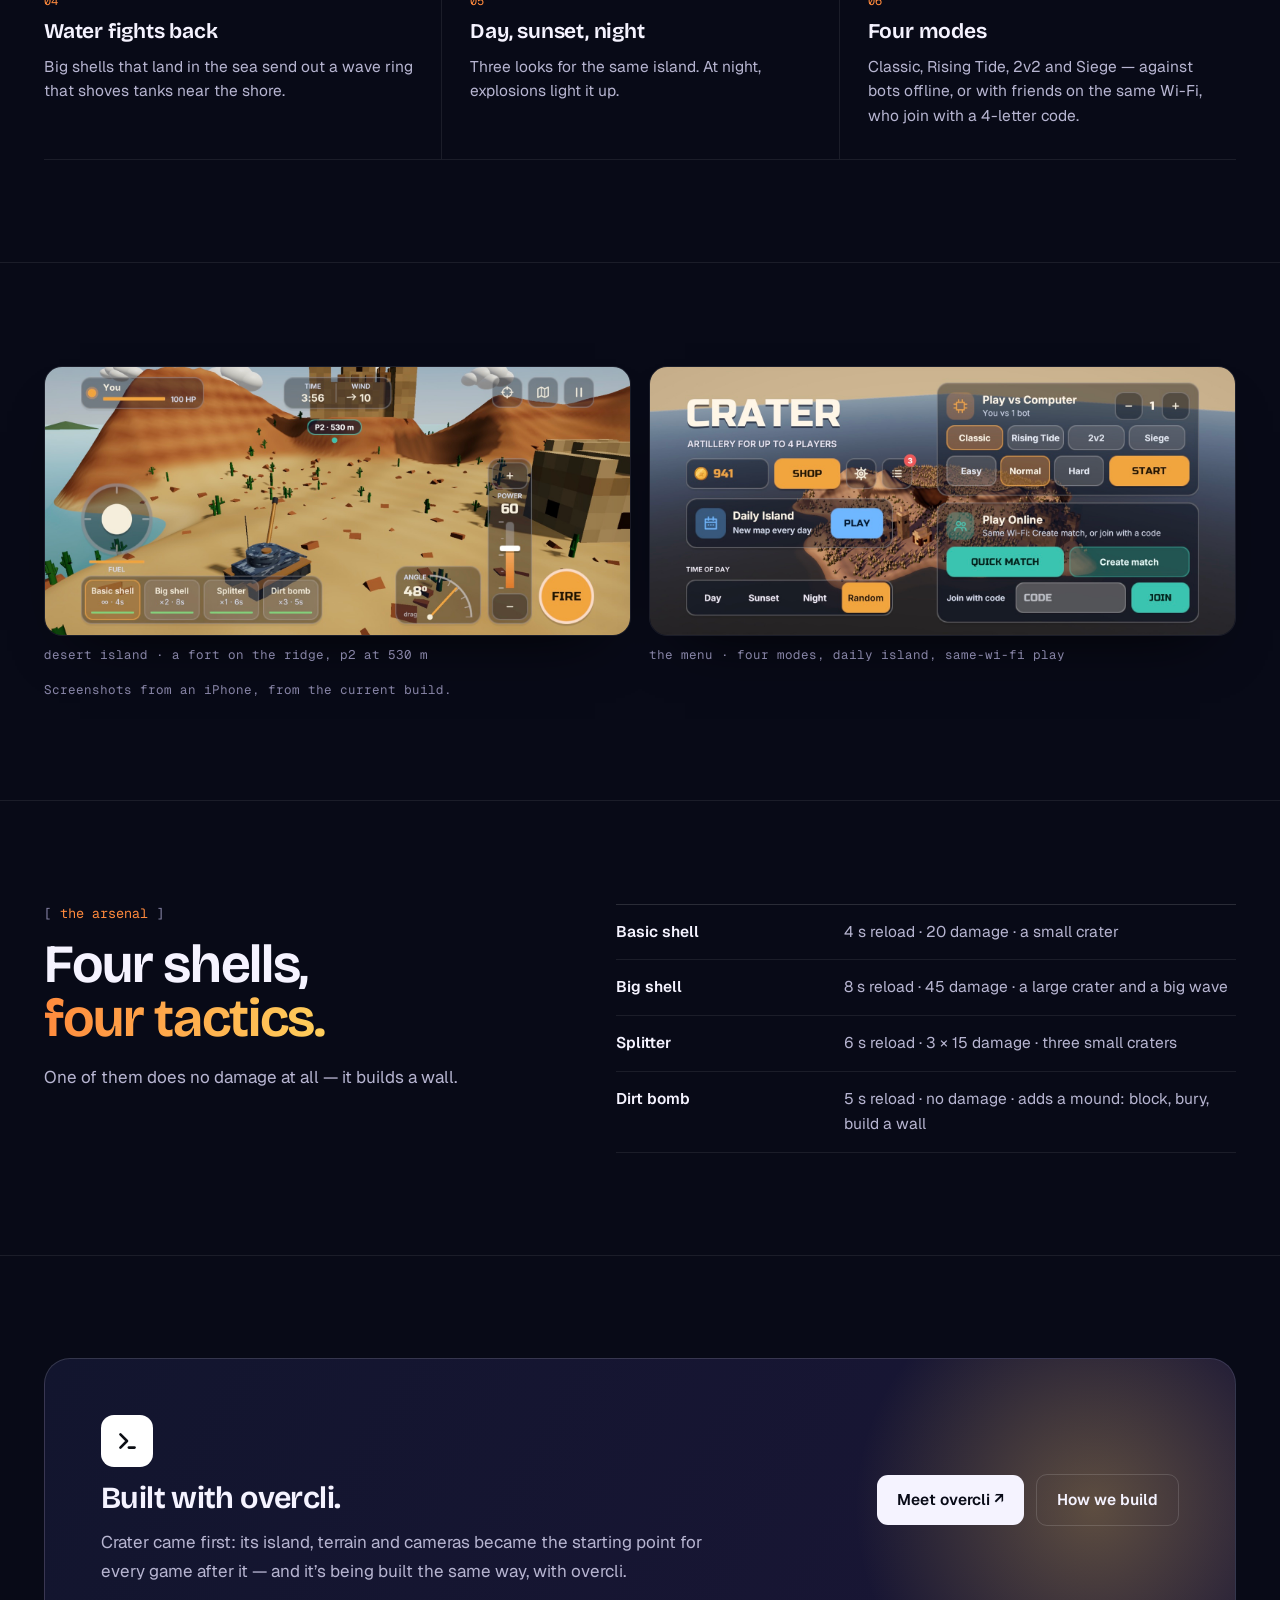
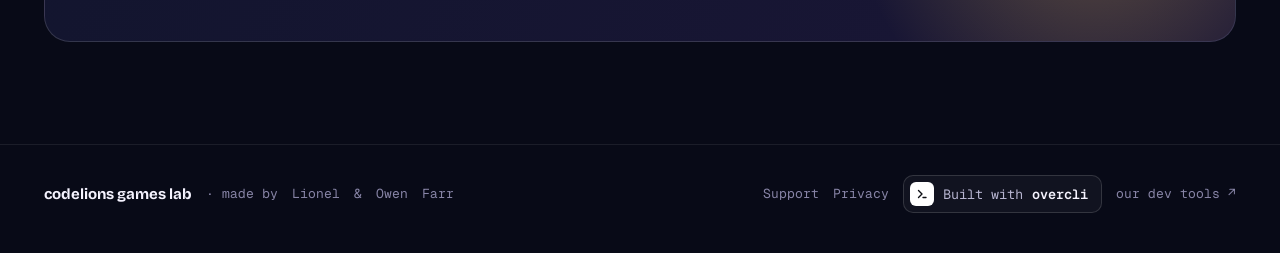
==== commit 8dd6f786: "Add Huddy, the fourth game, and put every game on TestFlight Huddy gets its own page in periwinkle w" ====
--- a/crater/index.html
+++ b/crater/index.html
@@ -16,12 +16,12 @@
 <body class="crater">
   <header class="nav"><div class="wrap">
     <a class="brand" href="../" aria-label="codelions games lab"><span class="brand-mark"><span><svg width="16" height="16" viewBox="0 0 32 32" fill="none" stroke="#fff" stroke-width="3" stroke-linecap="round" stroke-linejoin="round" aria-hidden="true"><path d="M9 9 L16 16 L9 23"/><circle cx="22.5" cy="22" r="2.6" fill="#ffd25c" stroke="none"/></svg></span></span><b>codelions</b><i>games lab</i></a>
-    <nav class="nav-links" aria-label="games"><a href="../">Lab</a><a href="../crater/" aria-current="page"><i class="dot" style="background:#ff8a3d"></i>Crater</a><a href="../puttnik/"><i class="dot" style="background:#67e4f7"></i>Puttnik</a><a href="../glidegang/"><i class="dot" style="background:#f8b53f"></i>Glidegang</a><a href="../how-we-build/">How we build</a></nav>
+    <nav class="nav-links" aria-label="games"><a href="../">Lab</a><a href="../crater/" aria-current="page"><i class="dot" style="background:#ff8a3d"></i>Crater</a><a href="../puttnik/"><i class="dot" style="background:#67e4f7"></i>Puttnik</a><a href="../glidegang/"><i class="dot" style="background:#f8b53f"></i>Glidegang</a><a href="../huddy/"><i class="dot" style="background:#8f9dff"></i>Huddy</a><a href="../how-we-build/">How we build</a></nav>
     <span class="nav-right"><a class="built" href="https://overcodelions.com/overcli/" target="_blank" rel="noopener"><span class="mk"><svg width="16" height="16" viewBox="0 0 32 32" fill="none" stroke="#0d0f15" stroke-width="2.8" stroke-linecap="round" stroke-linejoin="round" aria-hidden="true"><path d="M9 9 L16 16 L9 23"/><path d="M18 23 H24"/></svg></span>Built with <b>overcli</b></a></span>
   </div></header>
   <main>
     <section class="hero"><div class="wrap">
-      <div class="hero-copy"><p class="eyebrow">[ <b>crater</b> ] · real-time artillery</p><p class="status"><span class="live"><i></i>Testing now</span><span>on our own iPhones · TestFlight next · then the App Store</span></p><h1>Every shot <em>reshapes the island.</em></h1><p class="lede">Tanks sit on a big island split by mountains. Lob shells high over the ridges or blast straight through them — every hit changes the ground, and the ground fights back.</p><div class="chips"><span class="chip"><i></i>iPhone · landscape</span><span class="chip"><i></i>1–4 players</span><span class="chip"><i></i>real time</span></div>
+      <div class="hero-copy"><p class="eyebrow">[ <b>crater</b> ] · real-time artillery</p><p class="status"><span class="live"><i></i>On TestFlight</span><span>all four games · the App Store next</span></p><h1>Every shot <em>reshapes the island.</em></h1><p class="lede">Tanks sit on a big island split by mountains. Lob shells high over the ridges or blast straight through them — every hit changes the ground, and the ground fights back.</p><div class="chips"><span class="chip"><i></i>iPhone · landscape</span><span class="chip"><i></i>1–4 players</span><span class="chip"><i></i>real time</span></div>
         <div class="btns"><a class="btn btn-ink" href="#how">How it plays ↓</a><a class="btn btn-line" href="../">All the games</a></div></div>
       <div><div class="phone"><span class="scene"><img class="cover still" src="../assets/crater-play.jpg" alt="Crater on an iPhone: a desert island, 2:32 left, aiming a Rain shot at 73 degrees across the water" /></span></div><p class="meta shot-note">on an iPhone · a desert island, Rain loaded, 2:32 left</p></div>
     </div></section>
--- a/lab.css
+++ b/lab.css
@@ -351,3 +351,29 @@
 .runsin .btns { flex-wrap: nowrap; }
 @media (max-width: 1040px) { .runsin { grid-template-columns: auto minmax(0, 1fr); } .runsin .btns { grid-column: 1 / -1; flex-wrap: wrap; } }
 @media (max-width: 720px) { .runsin { grid-template-columns: 1fr; padding: 20px; } }
+
+/* ── Huddy, the fourth game ─────────────────────────────────────── */
+.huddy { --g: #8f9dff; --g2: #ffc83d; }
+.games { grid-template-columns: repeat(4, minmax(0, 1fr)); }
+.fan a { width: 56%; }
+.fan a:nth-child(1) { left: 0; top: 10%; }
+.fan a:nth-child(2) { left: 22%; top: 0; }
+.fan a:nth-child(3) { right: 0; top: 22%; }
+.fan a:nth-child(4) { left: 12%; top: 46%; transform: rotate(-3deg); z-index: 4; }
+.trio img { display: block; width: 100%; border-radius: 26px; border: 1px solid var(--line); box-shadow: 0 50px 90px -40px rgba(0, 0, 0, .9); }
+.shots.portrait { grid-template-columns: repeat(4, minmax(0, 1fr)); }
+.shots.portrait img { aspect-ratio: 780 / 1688; }
+.runs { grid-template-columns: repeat(4, minmax(0, 1fr)); }
+@media (max-width: 1200px) { .games, .runs { grid-template-columns: repeat(2, minmax(0, 1fr)); } }
+@media (max-width: 720px) { .games, .runs { grid-template-columns: 1fr; } .shots.portrait { grid-template-columns: repeat(2, minmax(0, 1fr)); } }
+.card-foot { gap: 12px; }
+.card-foot .chip, .card-foot .go { white-space: nowrap; }
+.shots.portrait.six { grid-template-columns: repeat(6, minmax(0, 1fr)); gap: 14px; }
+.shots.portrait.pair { grid-template-columns: repeat(2, minmax(0, 1fr)); max-width: 420px; margin-top: 28px; }
+@media (max-width: 1040px) { .shots.portrait.six { grid-template-columns: repeat(3, minmax(0, 1fr)); } }
+@media (max-width: 720px) { .shots.portrait.six { grid-template-columns: repeat(2, minmax(0, 1fr)); } }
+
+/* ── TestFlight status: the blue of the TestFlight icon, not the lab's yellow ── */
+.live { background: linear-gradient(135deg, #5cc8ff, #1a7cf5); color: #fff; box-shadow: 0 6px 18px -8px rgba(26, 124, 245, .8); }
+.live i { background: #fff; }
+.status { border-color: rgba(92, 170, 255, .4); background: rgba(26, 124, 245, .1); color: #d3e6ff; }
